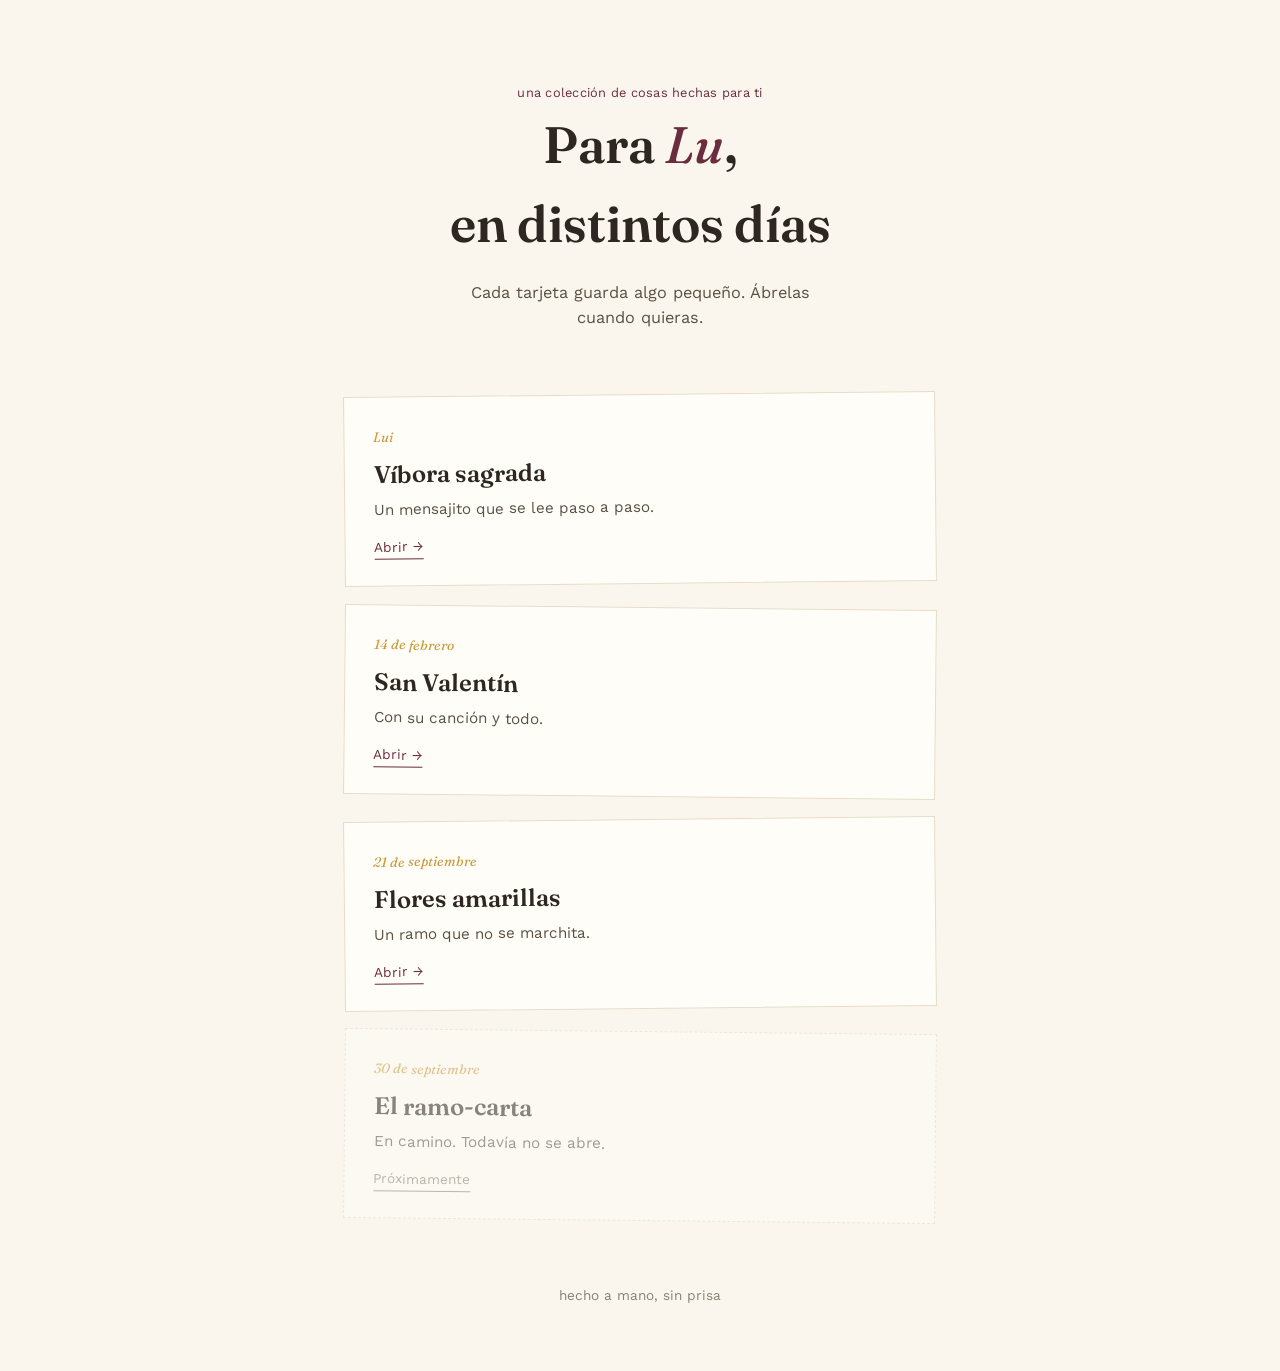
==== index.html @ 413af522 "first commit" ====
<!DOCTYPE html>
<html lang="es">
<head>
<meta charset="UTF-8">
<meta name="viewport" content="width=device-width, initial-scale=1.0">
<title>Para Lu</title>
<link rel="preconnect" href="https://fonts.googleapis.com">
<link rel="preconnect" href="https://fonts.gstatic.com" crossorigin>
<link href="https://fonts.googleapis.com/css2?family=Fraunces:ital,opsz,wght@0,9..144,400;0,9..144,600;1,9..144,500&family=Work+Sans:wght@400;500&display=swap" rel="stylesheet">
<style>
  :root{
    --cream:#faf6ee;
    --ink:#2e2620;
    --wine:#6b2c3e;
    --gold:#c99a3c;
    --paper:#fffdf8;
    --line:#e6dcc8;
  }
  *{box-sizing:border-box;}
  body{
    margin:0;
    background:var(--cream);
    color:var(--ink);
    font-family:'Work Sans',sans-serif;
    line-height:1.55;
  }
  .wrap{
    max-width:640px;
    margin:0 auto;
    padding:5rem 1.5rem 4rem;
  }
  header{
    text-align:center;
    margin-bottom:4rem;
  }
  .kicker{
    font-family:'Work Sans',sans-serif;
    font-size:.8rem;
    letter-spacing:.02em;
    color:var(--wine);
    margin-bottom:.6rem;
  }
  h1{
    font-family:'Fraunces',serif;
    font-weight:600;
    font-size:clamp(2.2rem,6vw,3.2rem);
    margin:0 0 1rem;
    color:var(--ink);
  }
  h1 em{
    font-style:italic;
    font-weight:500;
    color:var(--wine);
  }
  header p{
    max-width:34ch;
    margin:0 auto;
    color:#5a5044;
    font-size:1.02rem;
  }
  .stack{
    display:flex;
    flex-direction:column;
    gap:1.4rem;
  }
  .card{
    display:block;
    text-decoration:none;
    color:inherit;
    background:var(--paper);
    border:1px solid var(--line);
    padding:1.8rem 1.8rem 1.6rem;
    position:relative;
    transition:transform .25s ease, box-shadow .25s ease;
  }
  .card:nth-child(odd){transform:rotate(-0.6deg);}
  .card:nth-child(even){transform:rotate(0.6deg);}
  .card:hover{
    transform:rotate(0deg) translateY(-3px);
    box-shadow:0 10px 24px rgba(46,38,32,.08);
  }
  .card .date{
    font-family:'Fraunces',serif;
    font-style:italic;
    font-size:.85rem;
    color:var(--gold);
    display:block;
    margin-bottom:.5rem;
  }
  .card h2{
    font-family:'Fraunces',serif;
    font-weight:600;
    font-size:1.5rem;
    margin:0 0 .4rem;
  }
  .card p{
    margin:0;
    font-size:.95rem;
    color:#5a5044;
  }
  .card .go{
    display:inline-block;
    margin-top:.9rem;
    font-size:.85rem;
    color:var(--wine);
    border-bottom:1px solid var(--wine);
    padding-bottom:1px;
  }
  .card.soon{
    opacity:.55;
    border-style:dashed;
  }
  .card.soon .go{
    color:#8a8072;
    border-color:#8a8072;
  }
  footer{
    text-align:center;
    margin-top:4rem;
    font-size:.85rem;
    color:#8a8072;
  }
  @media (prefers-reduced-motion: reduce){
    .card{transition:none;}
  }
</style>
</head>
<body>
<div class="wrap">

  <header>
    <span class="kicker">una colección de cosas hechas para ti</span>
    <h1>Para <em>Lu</em>, <br>en distintos días</h1>
    <p>Cada tarjeta guarda algo pequeño. Ábrelas cuando quieras.</p>
  </header>

  <div class="stack">

    <a class="card" href="paso_paso/">
      <span class="date">Lui</span>
      <h2>Víbora sagrada</h2>
      <p>Un mensajito que se lee paso a paso.</p>
      <span class="go">Abrir →</span>
    </a>

    <a class="card" href="valentin/">
      <span class="date">14 de febrero</span>
      <h2>San Valentín</h2>
      <p>Con su canción y todo.</p>
      <span class="go">Abrir →</span>
    </a>

    <a class="card" href="flores/">
      <span class="date">21 de septiembre</span>
      <h2>Flores amarillas</h2>
      <p>Un ramo que no se marchita.</p>
      <span class="go">Abrir →</span>
    </a>

    <div class="card soon">
      <span class="date">30 de septiembre</span>
      <h2>El ramo-carta</h2>
      <p>En camino. Todavía no se abre.</p>
      <span class="go">Próximamente</span>
    </div>

  </div>

  <footer>hecho a mano, sin prisa</footer>

</div>
</body>
</html>
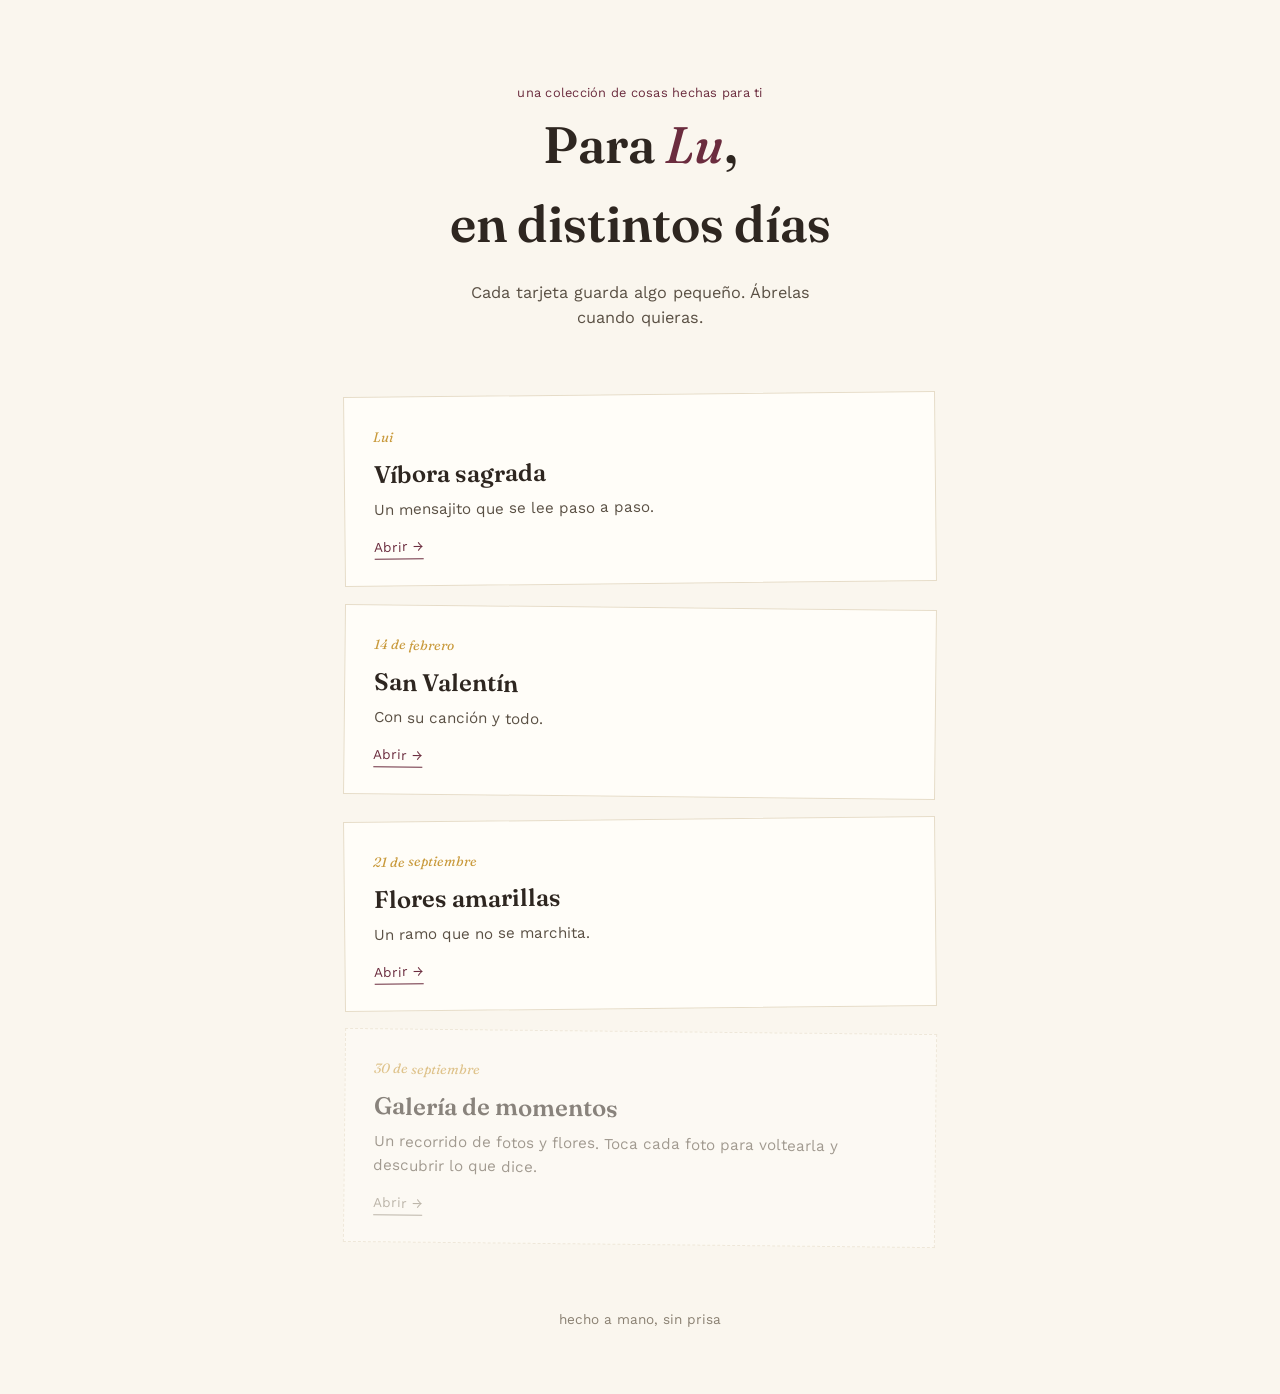
==== commit 23b8be6c: "el 30" ====
--- a/index.html
+++ b/index.html
@@ -157,12 +157,12 @@
       <span class="go">Abrir →</span>
     </a>
 
-    <div class="card soon">
-      <span class="date">30 de septiembre</span>
-      <h2>El ramo-carta</h2>
-      <p>En camino. Todavía no se abre.</p>
-      <span class="go">Próximamente</span>
-    </div>
+   <a class="card soon" href="30/">
+    <span class="date">30 de septiembre</span>
+    <h2>Galería de momentos</h2>
+    <p>Un recorrido de fotos y flores. Toca cada foto para voltearla y descubrir lo que dice.</p>
+    <span class="go">Abrir →</span>
+  </a>
 
   </div>
 
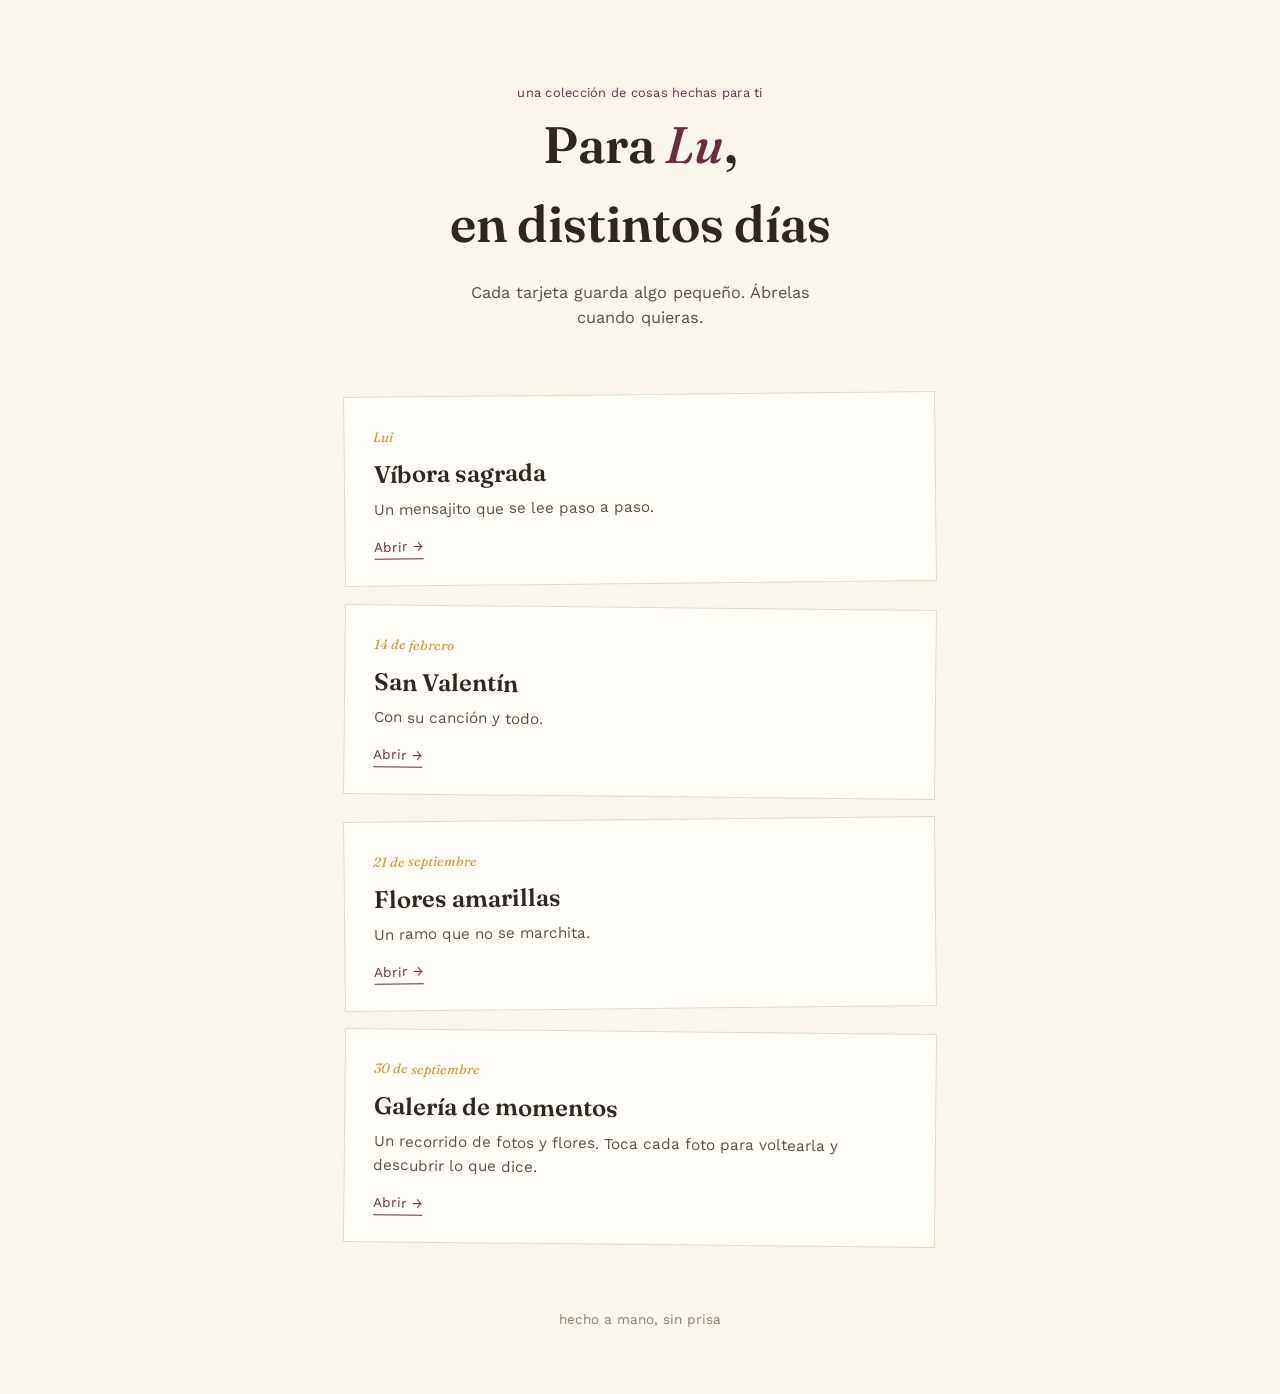
==== commit 29dea9d2: "correccion 30" ====
--- a/index.html
+++ b/index.html
@@ -157,7 +157,7 @@
       <span class="go">Abrir →</span>
     </a>
 
-   <a class="card soon" href="30/">
+   <a class="card" href="30/">
     <span class="date">30 de septiembre</span>
     <h2>Galería de momentos</h2>
     <p>Un recorrido de fotos y flores. Toca cada foto para voltearla y descubrir lo que dice.</p>
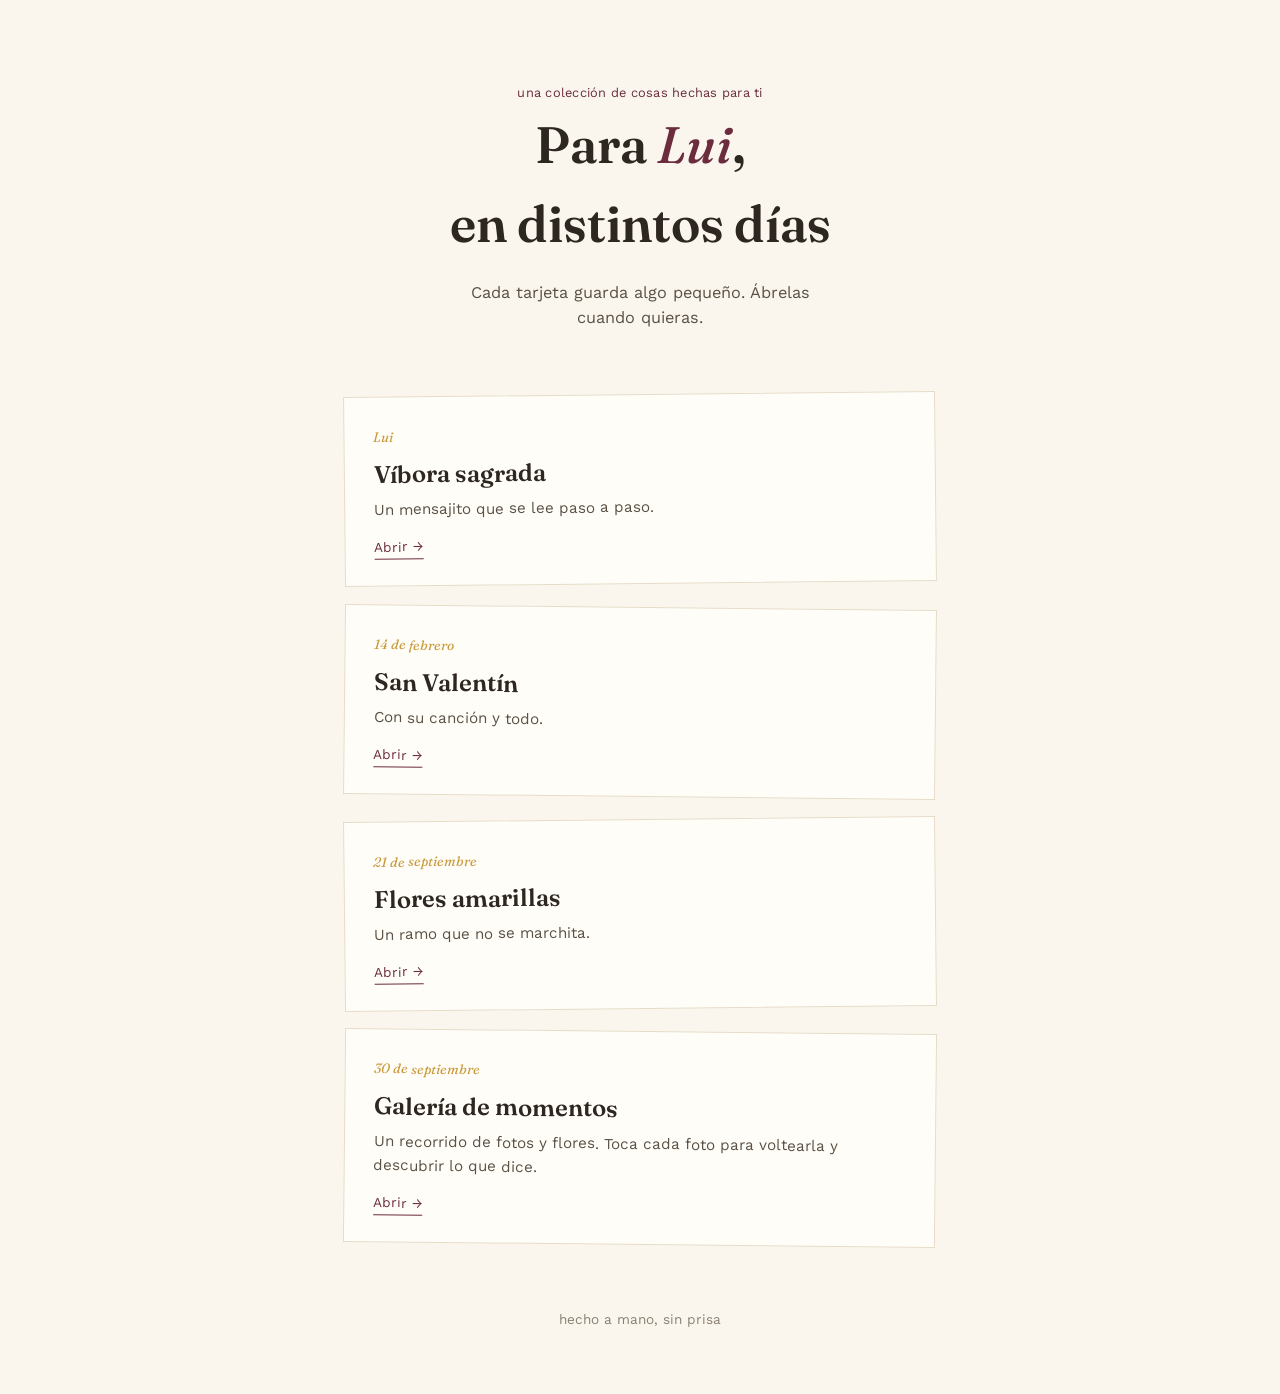
==== commit e9fda212: "correccion index principal" ====
--- a/index.html
+++ b/index.html
@@ -130,7 +130,7 @@
 
   <header>
     <span class="kicker">una colección de cosas hechas para ti</span>
-    <h1>Para <em>Lu</em>, <br>en distintos días</h1>
+    <h1>Para <em>Lui</em>, <br>en distintos días</h1>
     <p>Cada tarjeta guarda algo pequeño. Ábrelas cuando quieras.</p>
   </header>
 
